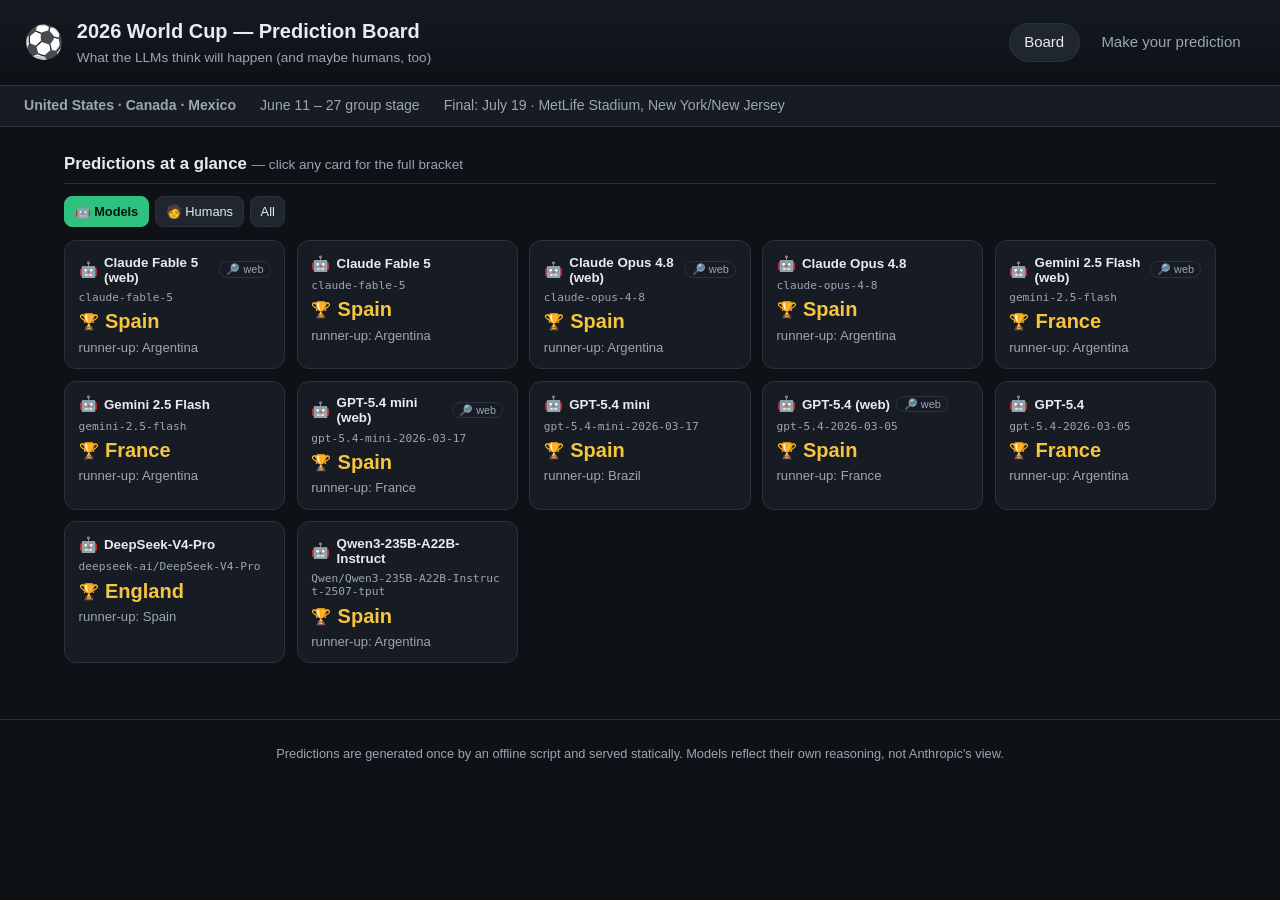
==== docs/index.html @ e32e5b8d "Initial commit: World Cup LLM preds." ====
<!DOCTYPE html>
<html lang="en">
  <head>
    <meta charset="utf-8" />
    <meta name="viewport" content="width=device-width, initial-scale=1" />
    <title>2026 World Cup — LLM Prediction Board</title>
    <link rel="stylesheet" href="css/styles.css" />
  </head>
  <body>
    <header class="topbar">
      <div class="brand">
        <span class="logo">⚽</span>
        <div>
          <h1>2026 World Cup — Prediction Board</h1>
          <p class="sub">What the LLMs think will happen (and maybe humans, too)</p>
        </div>
      </div>
      <nav>
        <a class="navlink active" href="index.html">Board</a>
        <a class="navlink" href="predict.html">Make your prediction</a>
      </nav>
    </header>

    <div id="meta" class="metabar"></div>

    <main class="wrap">
      <section>
        <h2 class="section-title">
          Predictions at a glance <span class="muted">— click any card for the full bracket</span>
        </h2>
        <div id="filterBar" class="filterbar" role="group" aria-label="Filter predictions">
          <button class="btn small filter-btn active" data-filter="llm">🤖 Models</button>
          <button class="btn small filter-btn" data-filter="human">🧑 Humans</button>
          <button class="btn small filter-btn" data-filter="all">All</button>
        </div>
        <div id="grid" class="pred-grid"></div>
      </section>

      <section id="detailSection" class="detail-section hidden">
        <div class="detail-head">
          <h2 id="detailTitle" class="section-title"></h2>
          <button id="closeDetail" class="btn small">Close ✕</button>
        </div>
        <div id="detail" class="detail"></div>
      </section>
    </main>

    <footer class="foot">
      Predictions are generated once by an offline script and served statically.
      Models reflect their own reasoning, not Anthropic's view.
    </footer>

    <script type="module" src="js/board.js"></script>
  </body>
</html>
---- docs/css/styles.css ----
:root {
  --bg: #0e1116;
  --panel: #171c24;
  --panel-2: #1f2630;
  --line: #2a323d;
  --ink: #e8ecf1;
  --muted: #9aa6b2;
  --accent: #2ec27e;
  --gold: #f5c542;
  --warn: #e0a93b;
  --err: #e2564d;
  --radius: 12px;
}

* { box-sizing: border-box; }

body {
  margin: 0;
  background: var(--bg);
  color: var(--ink);
  font: 15px/1.5 -apple-system, BlinkMacSystemFont, "Segoe UI", Roboto, Helvetica, Arial, sans-serif;
}

a { color: var(--accent); }

/* ---------- topbar ---------- */
.topbar {
  display: flex;
  align-items: center;
  justify-content: space-between;
  gap: 1rem;
  padding: 1rem 1.5rem;
  background: linear-gradient(180deg, #141a22, #0e1116);
  border-bottom: 1px solid var(--line);
  flex-wrap: wrap;
}
.brand { display: flex; align-items: center; gap: 0.8rem; }
.logo { font-size: 2rem; }
.topbar h1 { margin: 0; font-size: 1.25rem; }
.sub { margin: 0.15rem 0 0; color: var(--muted); font-size: 0.85rem; }
nav { display: flex; gap: 0.4rem; }
.navlink {
  padding: 0.45rem 0.9rem;
  border-radius: 999px;
  text-decoration: none;
  color: var(--muted);
  border: 1px solid transparent;
}
.navlink.active { color: var(--ink); background: var(--panel-2); border-color: var(--line); }

.metabar, .summarybar {
  display: flex;
  gap: 1.5rem;
  flex-wrap: wrap;
  padding: 0.6rem 1.5rem;
  background: var(--panel);
  border-bottom: 1px solid var(--line);
  color: var(--muted);
  font-size: 0.88rem;
}
.summarybar { color: var(--ink); position: sticky; top: 0; z-index: 5; font-size: 0.95rem; }
.summarybar .progress { margin-left: auto; color: var(--muted); }

.wrap { max-width: 1200px; margin: 0 auto; padding: 1.5rem; }
section { margin-bottom: 2rem; }
.section-title { font-size: 1.05rem; margin: 0 0 0.8rem; padding-bottom: 0.4rem; border-bottom: 1px solid var(--line); }
.section-title .muted, .muted { color: var(--muted); font-weight: 400; font-size: 0.85rem; }
.hint { color: var(--muted); font-size: 0.85rem; margin: -0.4rem 0 0.9rem; }
.empty { color: var(--muted); font-style: italic; }

/* ---------- prediction grid ---------- */
.pred-grid { display: grid; grid-template-columns: repeat(auto-fill, minmax(200px, 1fr)); gap: 0.7rem; }
.pred-card {
  text-align: left;
  background: var(--panel);
  border: 1px solid var(--line);
  border-radius: var(--radius);
  padding: 0.85rem;
  cursor: pointer;
  color: var(--ink);
  transition: border-color 0.15s, transform 0.05s, background 0.15s;
  display: flex;
  flex-direction: column;
  gap: 0.4rem;
}
.pred-card:hover { border-color: var(--accent); }
.pred-card:active { transform: translateY(1px); }
.pred-card.active { border-color: var(--accent); background: var(--panel-2); }
.pc-top { display: flex; align-items: center; gap: 0.4rem; }
.pc-kind { font-size: 0.95rem; }
.pc-label { font-weight: 600; flex: 1; }
.pc-badge { font-size: 0.68rem; color: var(--muted); border: 1px solid var(--line); border-radius: 999px; padding: 0.05rem 0.4rem; }
.pc-champ { font-size: 1.25rem; font-weight: 700; color: var(--gold); display: flex; align-items: center; gap: 0.4rem; }
.pc-champ.err { color: var(--err); font-size: 1rem; }
.pc-trophy { font-size: 1rem; }
.pc-runner { color: var(--muted); font-size: 0.82rem; }
.pc-model { color: var(--muted); font-family: ui-monospace, SFMono-Regular, Menlo, monospace; font-size: 0.7rem; word-break: break-all; }

/* ---------- detail section ---------- */
.detail-section { border-top: 1px solid var(--line); padding-top: 1rem; }
.detail-section.hidden { display: none; }
.detail-head { display: flex; align-items: center; justify-content: space-between; gap: 1rem; }
.detail-head .section-title { border: none; margin: 0; padding: 0; }

select, input[type="text"] {
  background: var(--panel-2);
  color: var(--ink);
  border: 1px solid var(--line);
  border-radius: 8px;
  padding: 0.4rem 0.6rem;
  font: inherit;
}
.detail { min-height: 200px; }

.headline { display: grid; grid-template-columns: repeat(auto-fit, minmax(150px, 1fr)); gap: 0.7rem; }
.hcard { background: var(--panel); border: 1px solid var(--line); border-radius: var(--radius); padding: 0.8rem; }
.hcard.gold { border-color: var(--gold); }
.hcard-k { color: var(--muted); font-size: 0.78rem; text-transform: uppercase; letter-spacing: 0.04em; }
.hcard-v { font-size: 1.15rem; font-weight: 700; margin-top: 0.2rem; }
.hcard.gold .hcard-v { color: var(--gold); }
.rationale { background: var(--panel); border-left: 3px solid var(--accent); padding: 0.7rem 1rem; border-radius: 8px; color: var(--muted); margin: 1rem 0; }

.banner { padding: 0.7rem 1rem; border-radius: 8px; margin: 1rem 0; }
.banner.error { background: #2a1718; border: 1px solid var(--err); color: #ffb4ae; }
.banner.warn { background: #241f15; border: 1px solid var(--warn); color: #f0d39a; }
.banner.warn ul { margin: 0.5rem 0 0; padding-left: 1.2rem; }
.banner.warn summary { cursor: pointer; }
.stamp { color: var(--muted); font-size: 0.8rem; margin-top: 1.2rem; }
.reasoning-box { background: var(--panel); border: 1px solid var(--line); border-radius: 8px; padding: 0.7rem 1rem; margin: 1rem 0; }
.reasoning-box summary { cursor: pointer; color: var(--muted); }
.reasoning-text { white-space: pre-wrap; font: inherit; color: var(--ink); margin: 0.7rem 0 0; max-height: 420px; overflow: auto; }

/* ---------- groups ---------- */
.groups-grid { display: grid; grid-template-columns: repeat(auto-fill, minmax(220px, 1fr)); gap: 0.8rem; }
.group-card { background: var(--panel); border: 1px solid var(--line); border-radius: var(--radius); padding: 0.7rem 0.8rem; }
.group-title { font-weight: 700; margin-bottom: 0.5rem; color: var(--muted); }
.team-row, .rank-row { display: flex; align-items: center; gap: 0.5rem; padding: 0.2rem 0; }
.team-row .pos, .rank-row .pos { width: 1.5rem; color: var(--muted); font-size: 0.8rem; text-align: center; }
.team-row.adv .team { color: var(--accent); font-weight: 600; }
.team-row.adv-third .team { color: var(--gold); font-weight: 600; }
.team-row.adv-third .team::after { content: " ·3rd"; font-size: 0.7rem; color: var(--muted); }
.rank-select { flex: 1; }

/* ---------- bracket ---------- */
.bracket { display: flex; gap: 1rem; overflow-x: auto; padding-bottom: 0.8rem; align-items: flex-start; }
.bracket-col { min-width: 190px; display: flex; flex-direction: column; gap: 0.5rem; }
.col-title { font-size: 0.78rem; text-transform: uppercase; letter-spacing: 0.05em; color: var(--muted); margin-bottom: 0.2rem; }
.col-title.small { margin-top: 1rem; }
.match { background: var(--panel); border: 1px solid var(--line); border-radius: 8px; overflow: hidden; position: relative; }
.match-num { font-size: 0.65rem; color: var(--muted); padding: 0.15rem 0.5rem 0; }
.match-team { display: flex; align-items: center; padding: 0.4rem 0.6rem; border-top: 1px solid var(--line); font-size: 0.9rem; }
.match-team:first-of-type { border-top: none; }
.match-team.winner { background: rgba(46, 194, 126, 0.14); }
.match-team.winner .mt-name { color: var(--accent); font-weight: 700; }
.match-team.clickable { cursor: pointer; }
.match-team.clickable:hover { background: var(--panel-2); }
.mt-name { flex: 1; }
.third-slot { display: flex; flex-direction: column; gap: 0.35rem; align-items: stretch; }
.third-select { width: 100%; font-size: 0.82rem; }
.advance-chip { background: var(--panel-2); color: var(--ink); border: 1px solid var(--line); border-radius: 6px; padding: 0.25rem 0.5rem; font-size: 0.78rem; cursor: pointer; text-align: left; }
.advance-chip:hover { border-color: var(--accent); }
.advance-chip.winner { background: rgba(46, 194, 126, 0.18); border-color: var(--accent); color: var(--accent); font-weight: 700; }

/* ---------- entry meta / saved ---------- */
.entry-meta { display: grid; grid-template-columns: repeat(auto-fit, minmax(180px, 1fr)); gap: 0.8rem; align-items: end; background: var(--panel); border: 1px solid var(--line); border-radius: var(--radius); padding: 1rem; }
.field { display: flex; flex-direction: column; gap: 0.3rem; }
.field.wide { grid-column: span 2; }
.field label { font-size: 0.78rem; color: var(--muted); }
.actions { display: flex; gap: 0.5rem; }
.btn { background: var(--panel-2); color: var(--ink); border: 1px solid var(--line); border-radius: 8px; padding: 0.5rem 0.9rem; cursor: pointer; font: inherit; }
.btn:hover { border-color: var(--accent); }
.btn.primary { background: var(--accent); color: #05140c; border-color: var(--accent); font-weight: 600; }
.btn.small { padding: 0.3rem 0.6rem; font-size: 0.8rem; }
.btn.danger:hover { border-color: var(--err); color: #ffb4ae; }
.filterbar { display: flex; gap: 0.4rem; margin: 0 0 0.8rem; }
.filter-btn.active { background: var(--accent); color: #05140c; border-color: var(--accent); font-weight: 600; }
.saved-row { display: flex; align-items: center; gap: 0.6rem; padding: 0.5rem 0; border-bottom: 1px solid var(--line); }
.saved-name { flex: 1; }

.foot { text-align: center; color: var(--muted); font-size: 0.8rem; padding: 1.5rem; border-top: 1px solid var(--line); }
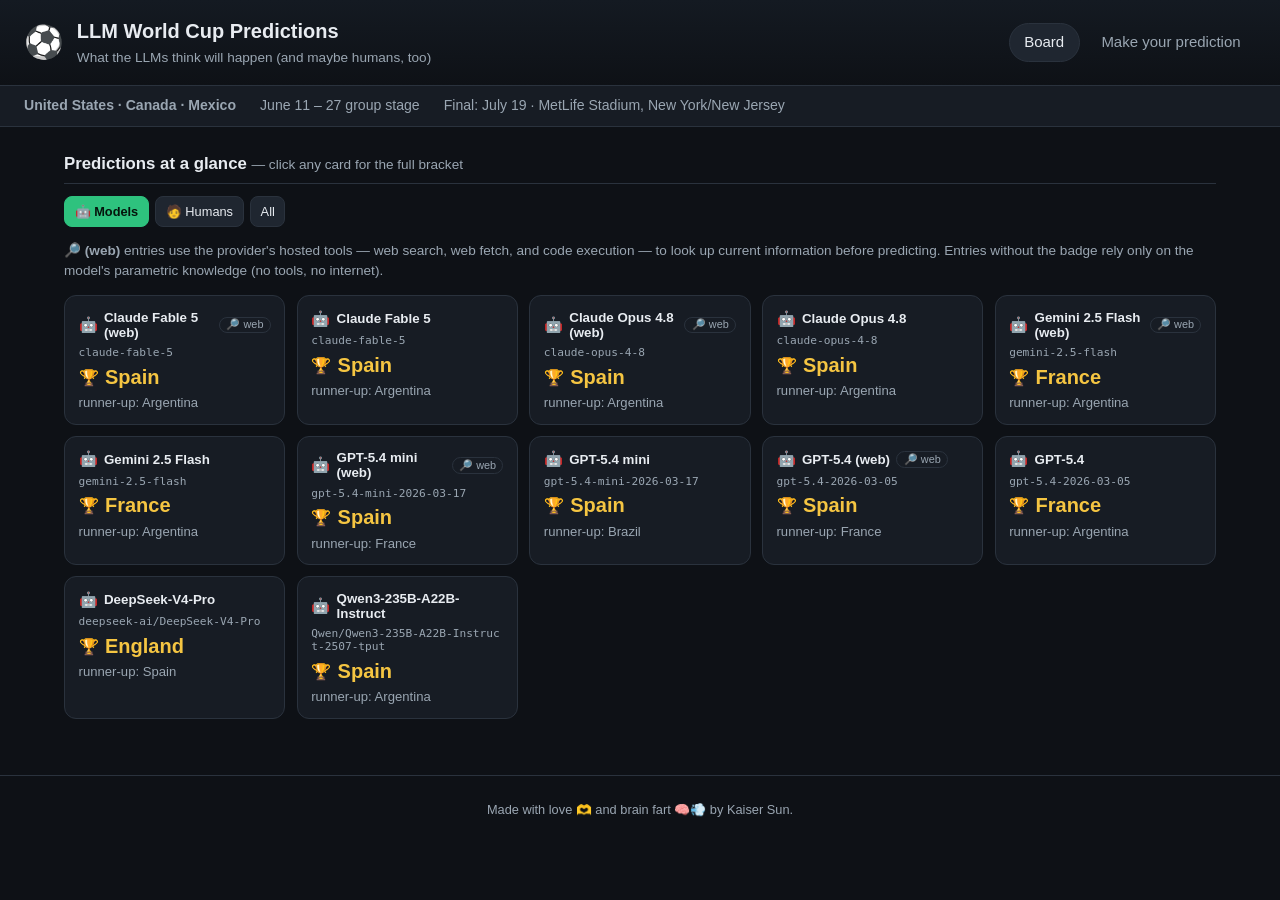
==== commit e4669abe: "Updated webpage and README." ====
--- a/docs/index.html
+++ b/docs/index.html
@@ -3,7 +3,8 @@
   <head>
     <meta charset="utf-8" />
     <meta name="viewport" content="width=device-width, initial-scale=1" />
-    <title>2026 World Cup — LLM Prediction Board</title>
+    <title>LLM World Cup Predictions</title>
+    <link rel="icon" href="data:image/svg+xml,<svg xmlns=%22http://www.w3.org/2000/svg%22 viewBox=%220 0 100 100%22><text y=%22.9em%22 font-size=%2290%22>⚽</text></svg>" />
     <link rel="stylesheet" href="css/styles.css" />
   </head>
   <body>
@@ -11,7 +12,7 @@
       <div class="brand">
         <span class="logo">⚽</span>
         <div>
-          <h1>2026 World Cup — Prediction Board</h1>
+          <h1>LLM World Cup Predictions</h1>
           <p class="sub">What the LLMs think will happen (and maybe humans, too)</p>
         </div>
       </div>
@@ -33,6 +34,11 @@
           <button class="btn small filter-btn" data-filter="human">🧑 Humans</button>
           <button class="btn small filter-btn" data-filter="all">All</button>
         </div>
+        <p class="muted legend">
+          🔎 <strong>(web)</strong> entries use the provider's hosted tools — web search,
+          web fetch, and code execution — to look up current information before predicting.
+          Entries without the badge rely only on the model's parametric knowledge (no tools, no internet).
+        </p>
         <div id="grid" class="pred-grid"></div>
       </section>
 
@@ -46,8 +52,7 @@
     </main>
 
     <footer class="foot">
-      Predictions are generated once by an offline script and served statically.
-      Models reflect their own reasoning, not Anthropic's view.
+      Made with love 🫶 and brain fart 🧠💨 by Kaiser Sun.
     </footer>
 
     <script type="module" src="js/board.js"></script>
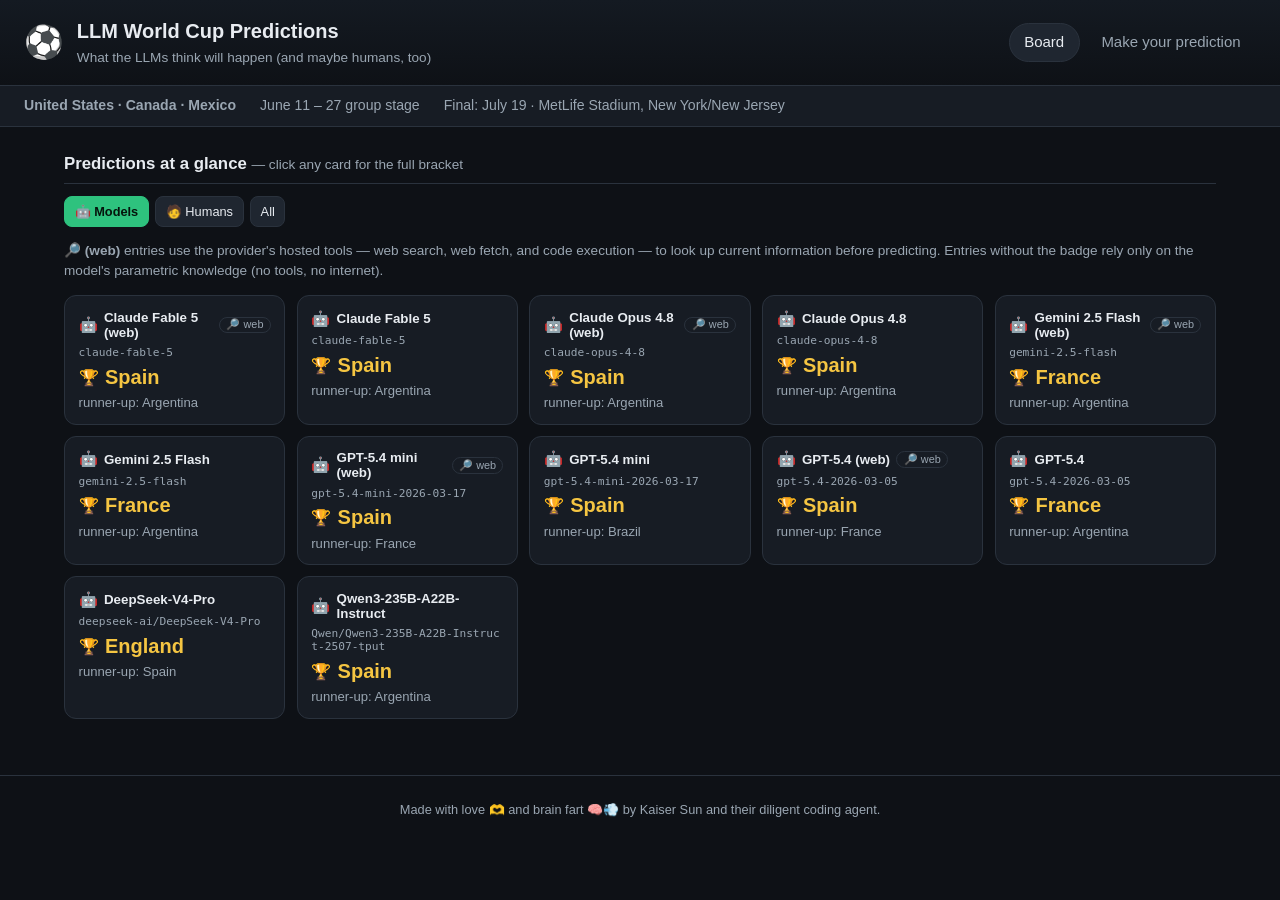
==== commit 37116c93: "Give credits to coding agents." ====
--- a/docs/index.html
+++ b/docs/index.html
@@ -52,7 +52,7 @@
     </main>
 
     <footer class="foot">
-      Made with love 🫶 and brain fart 🧠💨 by Kaiser Sun.
+      Made with love 🫶 and brain fart 🧠💨 by Kaiser Sun and their diligent coding agent.
     </footer>
 
     <script type="module" src="js/board.js"></script>
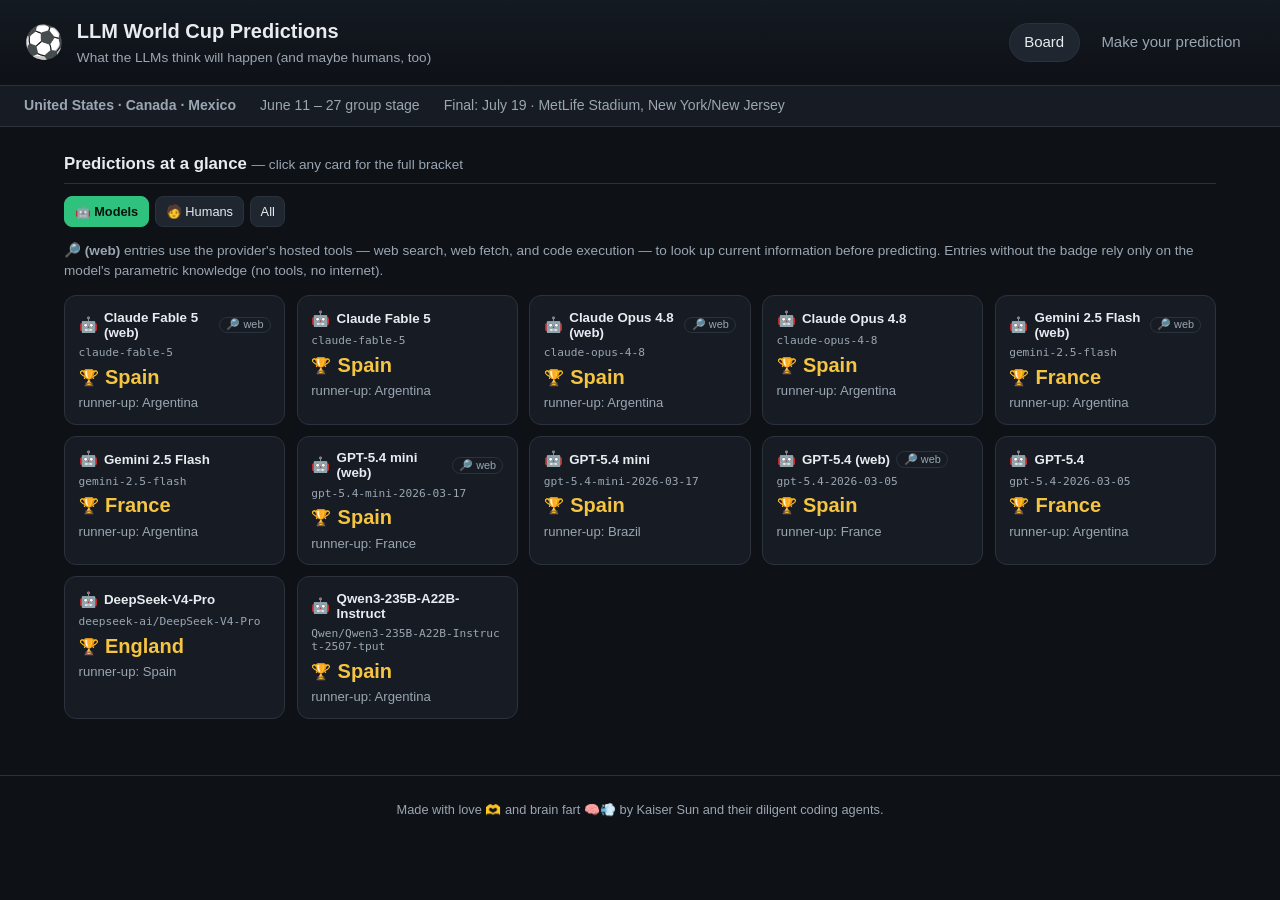
==== commit f106dd3c: "Updates" ====
--- a/docs/index.html
+++ b/docs/index.html
@@ -52,7 +52,7 @@
     </main>
 
     <footer class="foot">
-      Made with love 🫶 and brain fart 🧠💨 by Kaiser Sun and their diligent coding agent.
+      Made with love 🫶 and brain fart 🧠💨 by Kaiser Sun and their diligent coding agents.
     </footer>
 
     <script type="module" src="js/board.js"></script>
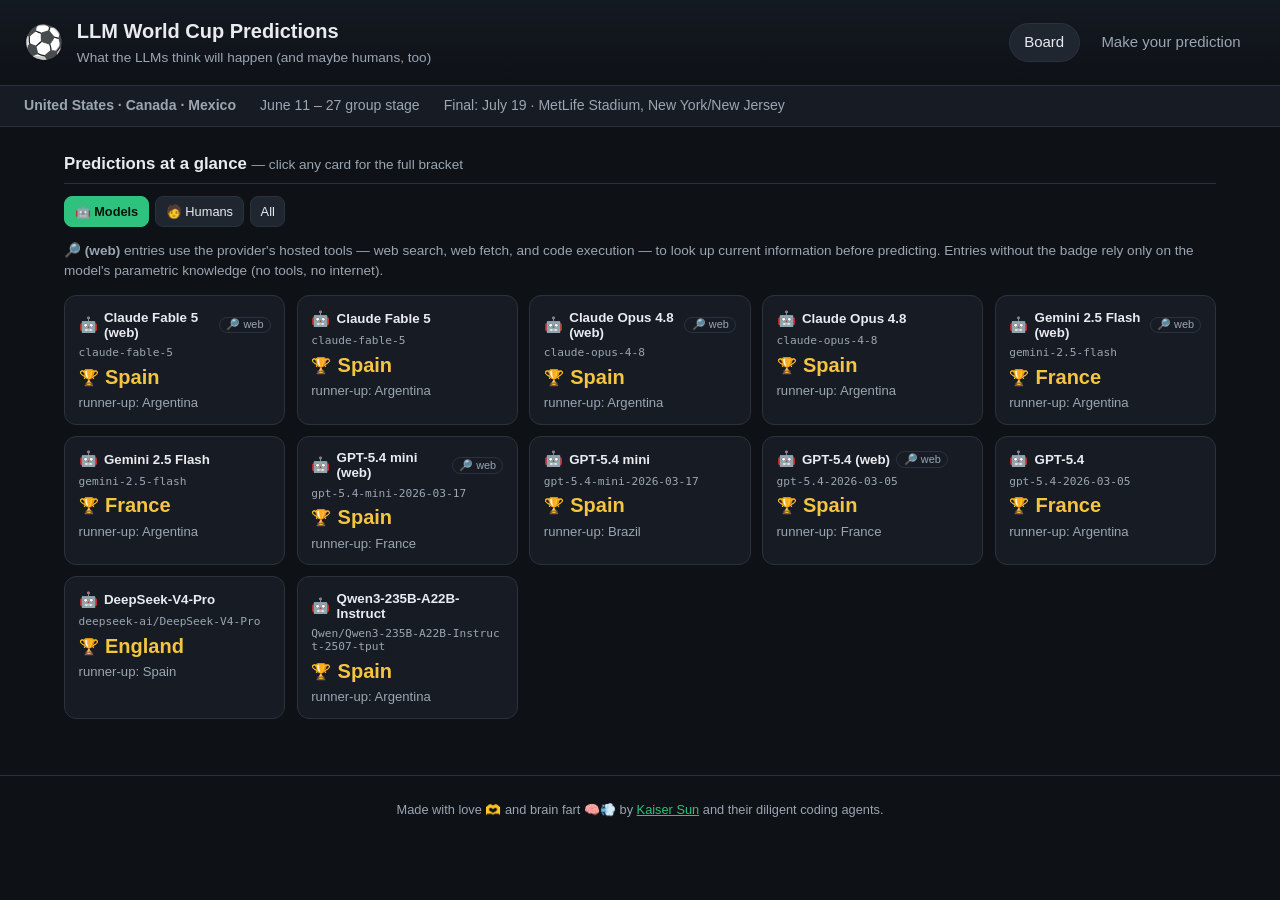
==== commit f23ae5e0: "Update" ====
--- a/docs/index.html
+++ b/docs/index.html
@@ -52,7 +52,7 @@
     </main>
 
     <footer class="foot">
-      Made with love 🫶 and brain fart 🧠💨 by Kaiser Sun and their diligent coding agents.
+      Made with love 🫶 and brain fart 🧠💨 by <a href="https://x.com/KaiserWhoLearns" target="_blank" rel="noopener">Kaiser Sun</a> and their diligent coding agents.
     </footer>
 
     <script type="module" src="js/board.js"></script>
